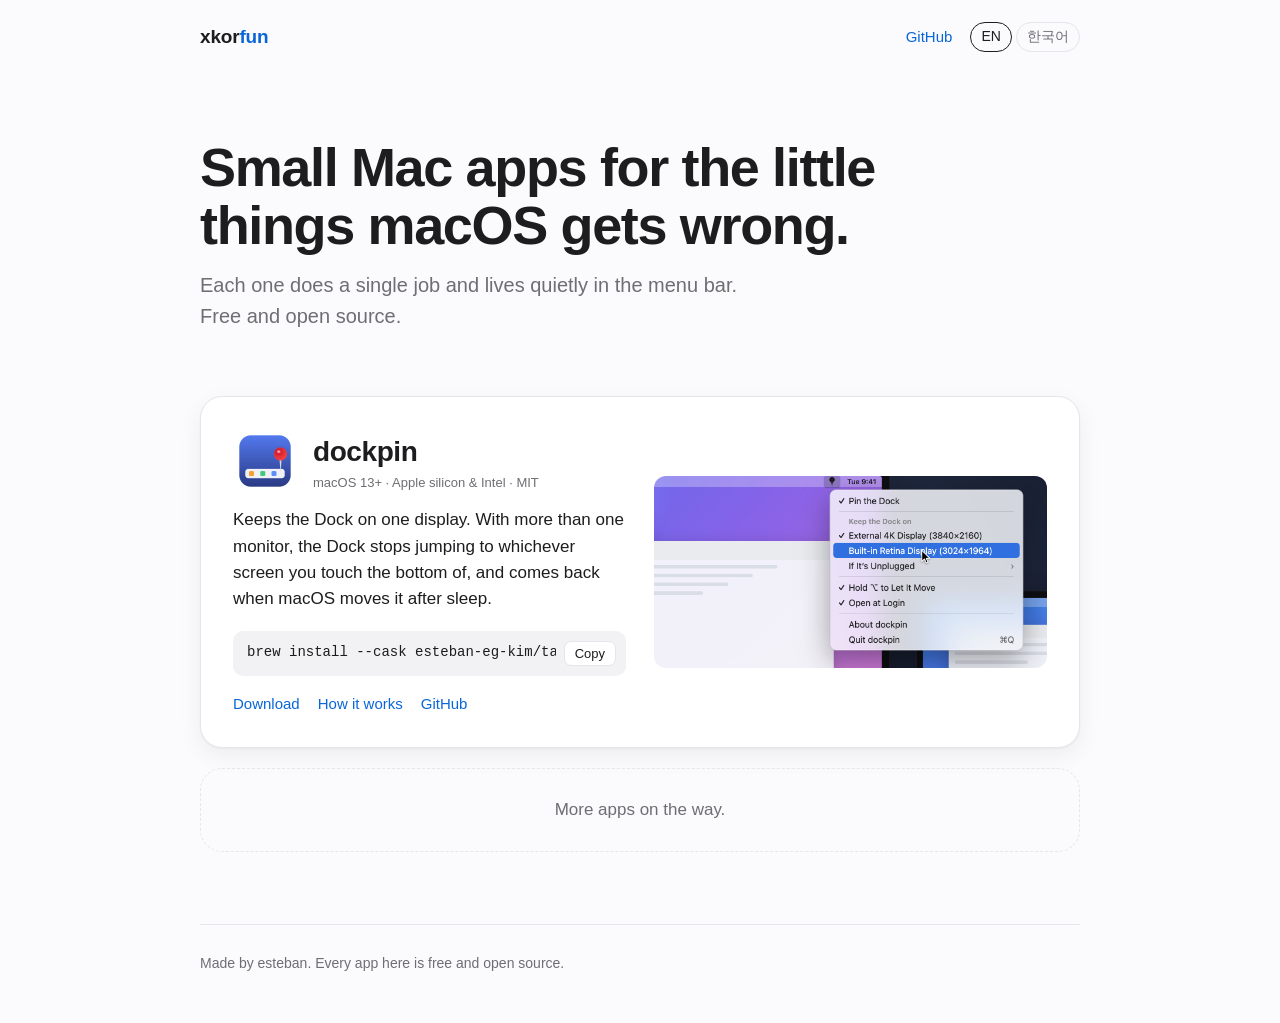
==== index.html @ e084424c "xkorfun site: app list with dockpin Co-Authored-By: Claude Opus 5.5 <noreply@anthropic.com> Claude-S" ====
<!doctype html>
<html lang="en">
<head>
<meta charset="utf-8">
<meta name="viewport" content="width=device-width, initial-scale=1">
<title>xkorfun · small Mac apps</title>
<meta name="description" content="Small, free, open-source Mac apps that fix the little things macOS gets wrong.">
<meta property="og:title" content="xkorfun · small Mac apps">
<meta property="og:description" content="Small, free, open-source Mac apps that fix the little things macOS gets wrong.">
<meta property="og:image" content="https://xkorfun.github.io/img/dockpin-menu.png">
<meta property="og:url" content="https://xkorfun.github.io/">
<link rel="icon" href="img/dockpin.png">
<style>
  :root {
    --bg: #fbfbfd; --fg: #1d1d1f; --muted: #6e6e73; --line: #e5e5ea;
    --card: #ffffff; --accent: #0a66d8; --code: #f2f2f5; --shadow: 0 1px 2px rgba(0,0,0,.04), 0 8px 24px rgba(0,0,0,.06);
  }
  @media (prefers-color-scheme: dark) {
    :root {
      --bg: #0d0d0f; --fg: #f5f5f7; --muted: #a1a1a6; --line: #2c2c30;
      --card: #17171a; --accent: #4c9bff; --code: #222226; --shadow: 0 1px 2px rgba(0,0,0,.4), 0 8px 24px rgba(0,0,0,.35);
    }
  }
  * { box-sizing: border-box; }
  html { -webkit-text-size-adjust: 100%; }
  body {
    margin: 0; background: var(--bg); color: var(--fg);
    font: 17px/1.55 -apple-system, BlinkMacSystemFont, "SF Pro Text", "Apple SD Gothic Neo", "Helvetica Neue", sans-serif;
  }
  a { color: var(--accent); text-decoration: none; }
  a:hover { text-decoration: underline; }
  .wrap { max-width: 920px; margin: 0 auto; padding: 0 20px; }
  header { display: flex; align-items: center; justify-content: space-between; padding: 22px 0; }
  .brand { font-weight: 700; letter-spacing: -.01em; font-size: 19px; color: var(--fg); }
  .brand span { color: var(--accent); }
  .nav { display: flex; gap: 18px; align-items: center; font-size: 15px; }
  .lang button {
    font: inherit; font-size: 14px; background: none; border: 1px solid var(--line); color: var(--muted);
    padding: 3px 10px; border-radius: 999px; cursor: pointer;
  }
  .lang button[aria-pressed="true"] { color: var(--fg); border-color: var(--fg); }
  .hero { padding: 64px 0 40px; }
  .hero h1 { font-size: clamp(34px, 6vw, 54px); line-height: 1.08; letter-spacing: -.025em; margin: 0 0 16px; }
  .hero p { font-size: 20px; color: var(--muted); margin: 0; }
  .hero .line { display: block; text-wrap: balance; }
  .hero h1 { text-wrap: balance; }
  .apps { display: grid; gap: 20px; padding: 24px 0 72px; }
  .app {
    display: grid; grid-template-columns: minmax(0, 1fr) minmax(0, 1fr); gap: 28px; align-items: center;
    background: var(--card); border: 1px solid var(--line); border-radius: 22px; padding: 32px; box-shadow: var(--shadow);
  }
  .app > div { min-width: 0; }
  .app-head { display: flex; gap: 16px; align-items: center; margin-bottom: 14px; }
  .app-head img { width: 64px; height: 64px; border-radius: 15px; }
  .app h2 { margin: 0; font-size: 28px; letter-spacing: -.015em; }
  .tag { font-size: 13px; color: var(--muted); }
  .app p { margin: 0 0 18px; }
  .install {
    display: flex; align-items: center; gap: 8px; background: var(--code); border-radius: 10px;
    padding: 10px 10px 10px 14px; font: 14px/1.4 ui-monospace, "SF Mono", Menlo, monospace;
  }
  .install code { flex: 1; min-width: 0; white-space: nowrap; overflow-x: auto; scrollbar-width: none; }
  .install button {
    font: 13px -apple-system, sans-serif; border: 1px solid var(--line); background: var(--card); color: var(--fg);
    border-radius: 7px; padding: 4px 10px; cursor: pointer; flex: none;
  }
  .links { display: flex; flex-wrap: wrap; gap: 18px; margin-top: 16px; font-size: 15px; }
  .shot img { width: 100%; height: auto; border-radius: 12px; display: block; }
  .soon { text-align: center; color: var(--muted); border: 1px dashed var(--line); border-radius: 22px; padding: 28px; }
  footer { border-top: 1px solid var(--line); padding: 28px 0 48px; color: var(--muted); font-size: 14px; }
  [data-ko] { display: none; }
  html[lang="ko"] [data-en] { display: none; }
  html[lang="ko"] [data-ko] { display: revert; }
  @media (max-width: 720px) {
    .app { grid-template-columns: minmax(0, 1fr); padding: 22px; }
    .wrap { padding: 0 16px; }
    .nav { gap: 12px; }
    .hero p { font-size: 18px; }
    .hero { padding: 36px 0 24px; }
  }
</style>
</head>
<body>
<div class="wrap">
  <header>
    <a class="brand" href="./">xkor<span>fun</span></a>
    <nav class="nav">
      <a href="https://github.com/esteban-eg-kim">GitHub</a>
      <span class="lang">
        <button type="button" data-lang="en" aria-pressed="true">EN</button>
        <button type="button" data-lang="ko" aria-pressed="false">한국어</button>
      </span>
    </nav>
  </header>

  <section class="hero">
    <h1 data-en>Small Mac apps for the little things macOS gets wrong.</h1>
    <h1 data-ko>macOS의 작은 불편을 고치는 작은 Mac 앱들.</h1>
    <p data-en><span class="line">Each one does a single job and lives quietly in the menu bar.</span> <span class="line">Free and open source.</span></p>
    <p data-ko><span class="line">하나씩 한 가지 일만 하고, 메뉴바에 조용히 머뭅니다.</span> <span class="line">모두 무료이고 소스가 공개되어 있습니다.</span></p>
  </section>

  <section class="apps">
    <article class="app" id="dockpin">
      <div>
        <div class="app-head">
          <img src="img/dockpin.png" alt="" width="64" height="64">
          <div>
            <h2>dockpin</h2>
            <div class="tag">macOS 13+ · Apple silicon &amp; Intel · MIT</div>
          </div>
        </div>
        <p data-en>Keeps the Dock on one display. With more than one monitor, the Dock stops jumping to whichever screen you touch the bottom of, and comes back when macOS moves it after sleep.</p>
        <p data-ko>Dock을 한 화면에 고정합니다. 모니터가 여러 대여도 아래쪽에 커서가 닿은 화면으로 Dock이 넘어가지 않고, 절전 뒤 macOS가 옮겨 놓아도 다시 데려옵니다.</p>
        <div class="install">
          <code>brew install --cask esteban-eg-kim/tap/dockpin</code>
          <button type="button" class="copy"><span data-en>Copy</span><span data-ko>복사</span></button>
        </div>
        <div class="links">
          <a href="https://github.com/esteban-eg-kim/dockpin/releases/latest"><span data-en>Download</span><span data-ko>다운로드</span></a>
          <a href="https://github.com/esteban-eg-kim/dockpin#readme"><span data-en>How it works</span><span data-ko>동작 원리</span></a>
          <a href="https://github.com/esteban-eg-kim/dockpin">GitHub</a>
        </div>
      </div>
      <div class="shot">
        <img src="img/dockpin-menu.png" alt="The dockpin menu" width="1340" height="656" loading="lazy">
      </div>
    </article>

    <div class="soon">
      <span data-en>More apps on the way.</span>
      <span data-ko>다음 앱도 준비 중입니다.</span>
    </div>
  </section>

  <footer>
    <span data-en>Made by esteban. Every app here is free and open source.</span>
    <span data-ko>esteban이 만듭니다. 여기 있는 앱은 모두 무료이며 소스가 공개되어 있습니다.</span>
  </footer>
</div>
<script>
  (function () {
    var root = document.documentElement;
    function setLang(lang) {
      root.lang = lang;
      document.querySelectorAll('.lang button').forEach(function (b) {
        b.setAttribute('aria-pressed', String(b.dataset.lang === lang));
      });
      try { localStorage.setItem('lang', lang); } catch (e) {}
    }
    var saved = null;
    try { saved = localStorage.getItem('lang'); } catch (e) {}
    setLang(saved || (/^ko\b/i.test(navigator.language || '') ? 'ko' : 'en'));
    document.querySelectorAll('.lang button').forEach(function (b) {
      b.addEventListener('click', function () { setLang(b.dataset.lang); });
    });
    document.querySelectorAll('.copy').forEach(function (b) {
      b.addEventListener('click', function () {
        var text = b.parentElement.querySelector('code').textContent;
        navigator.clipboard.writeText(text).then(function () {
          var old = b.innerHTML;
          b.textContent = root.lang === 'ko' ? '복사됨' : 'Copied';
          setTimeout(function () { b.innerHTML = old; }, 1500);
        });
      });
    });
  })();
</script>
</body>
</html>
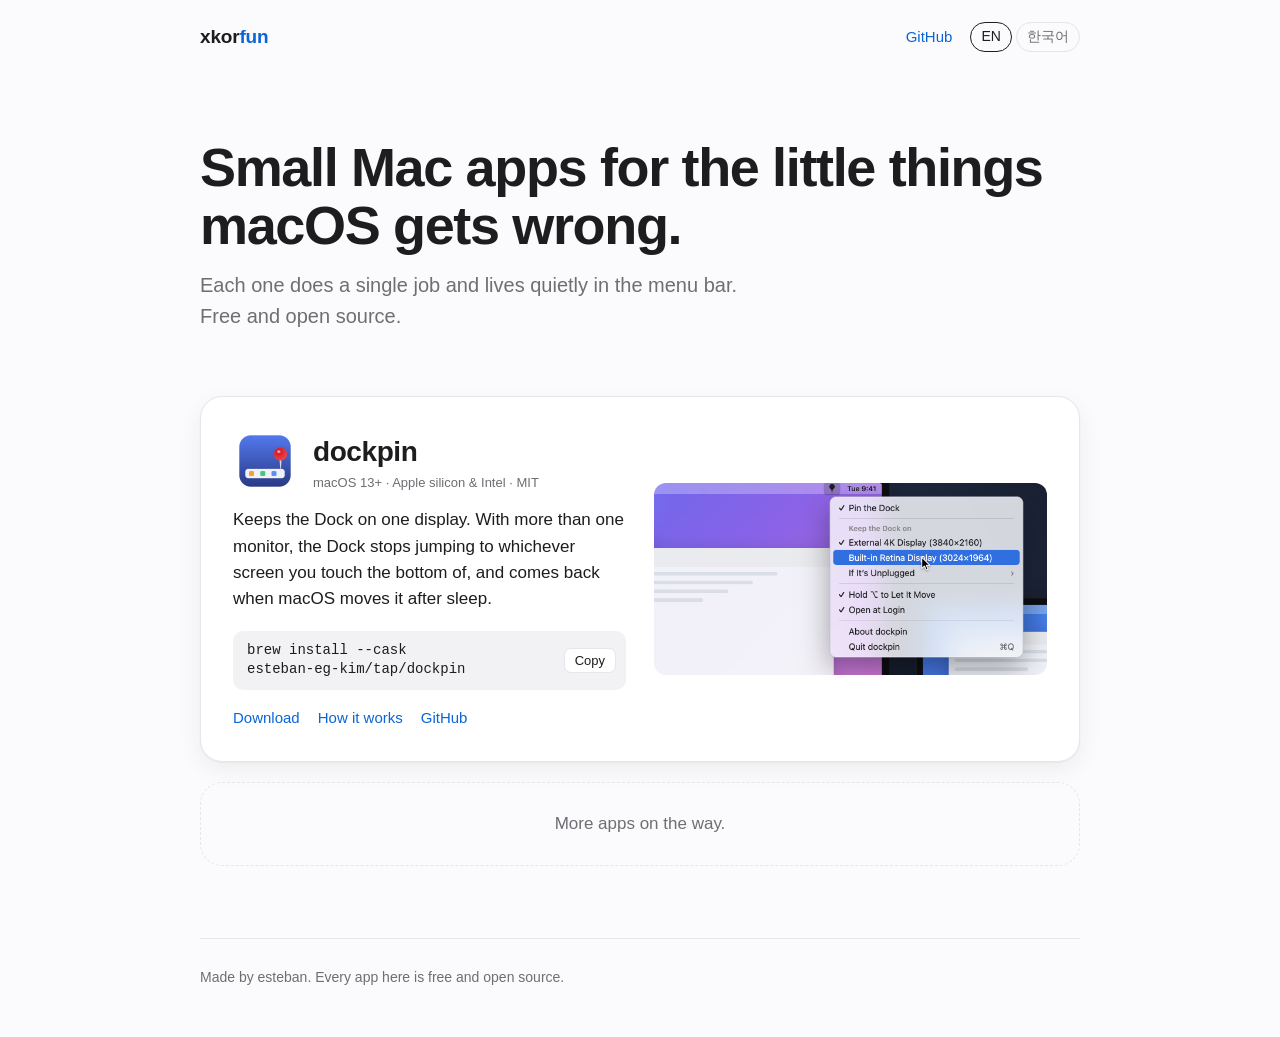
==== commit 2d2daa38: "Natural line breaks, robots.txt, sitemap, canonical and social tags Co-Authored-By: Claude Opus 5.5 " ====
--- a/index.html
+++ b/index.html
@@ -9,7 +9,12 @@
 <meta property="og:description" content="Small, free, open-source Mac apps that fix the little things macOS gets wrong.">
 <meta property="og:image" content="https://xkorfun.github.io/img/dockpin-menu.png">
 <meta property="og:url" content="https://xkorfun.github.io/">
+<meta property="og:type" content="website">
+<meta property="og:site_name" content="xkorfun">
+<meta name="twitter:card" content="summary_large_image">
+<link rel="canonical" href="https://xkorfun.github.io/">
 <link rel="icon" href="img/dockpin.png">
+<link rel="apple-touch-icon" href="img/dockpin.png">
 <style>
   :root {
     --bg: #fbfbfd; --fg: #1d1d1f; --muted: #6e6e73; --line: #e5e5ea;
@@ -43,7 +48,9 @@
   .hero h1 { font-size: clamp(34px, 6vw, 54px); line-height: 1.08; letter-spacing: -.025em; margin: 0 0 16px; }
   .hero p { font-size: 20px; color: var(--muted); margin: 0; }
   .hero .line { display: block; text-wrap: balance; }
-  .hero h1 { text-wrap: balance; }
+  .nb { white-space: nowrap; }
+  p { text-wrap: pretty; }
+  html[lang="ko"] body { word-break: keep-all; }
   .apps { display: grid; gap: 20px; padding: 24px 0 72px; }
   .app {
     display: grid; grid-template-columns: minmax(0, 1fr) minmax(0, 1fr); gap: 28px; align-items: center;
@@ -59,7 +66,7 @@
     display: flex; align-items: center; gap: 8px; background: var(--code); border-radius: 10px;
     padding: 10px 10px 10px 14px; font: 14px/1.4 ui-monospace, "SF Mono", Menlo, monospace;
   }
-  .install code { flex: 1; min-width: 0; white-space: nowrap; overflow-x: auto; scrollbar-width: none; }
+  .install code { flex: 1; min-width: 0; }
   .install button {
     font: 13px -apple-system, sans-serif; border: 1px solid var(--line); background: var(--card); color: var(--fg);
     border-radius: 7px; padding: 4px 10px; cursor: pointer; flex: none;
@@ -94,8 +101,8 @@
   </header>
 
   <section class="hero">
-    <h1 data-en>Small Mac apps for the little things macOS gets wrong.</h1>
-    <h1 data-ko>macOS의 작은 불편을 고치는 작은 Mac 앱들.</h1>
+    <h1 data-en><span class="line">Small Mac apps for <span class="nb">the little things</span></span> <span class="line">macOS gets wrong.</span></h1>
+    <h1 data-ko><span class="line">macOS의 작은 불편을 고치는</span> <span class="line">작은 Mac 앱들.</span></h1>
     <p data-en><span class="line">Each one does a single job and lives quietly in the menu bar.</span> <span class="line">Free and open source.</span></p>
     <p data-ko><span class="line">하나씩 한 가지 일만 하고, 메뉴바에 조용히 머뭅니다.</span> <span class="line">모두 무료이고 소스가 공개되어 있습니다.</span></p>
   </section>
@@ -107,13 +114,13 @@
           <img src="img/dockpin.png" alt="" width="64" height="64">
           <div>
             <h2>dockpin</h2>
-            <div class="tag">macOS 13+ · Apple silicon &amp; Intel · MIT</div>
+            <div class="tag"><span class="nb">macOS 13+</span> · <span class="nb">Apple silicon &amp; Intel</span> · <span class="nb">MIT</span></div>
           </div>
         </div>
         <p data-en>Keeps the Dock on one display. With more than one monitor, the Dock stops jumping to whichever screen you touch the bottom of, and comes back when macOS moves it after sleep.</p>
         <p data-ko>Dock을 한 화면에 고정합니다. 모니터가 여러 대여도 아래쪽에 커서가 닿은 화면으로 Dock이 넘어가지 않고, 절전 뒤 macOS가 옮겨 놓아도 다시 데려옵니다.</p>
         <div class="install">
-          <code>brew install --cask esteban-eg-kim/tap/dockpin</code>
+          <code>brew install --cask <span class="nb">esteban-eg-kim/tap/dockpin</span></code>
           <button type="button" class="copy"><span data-en>Copy</span><span data-ko>복사</span></button>
         </div>
         <div class="links">
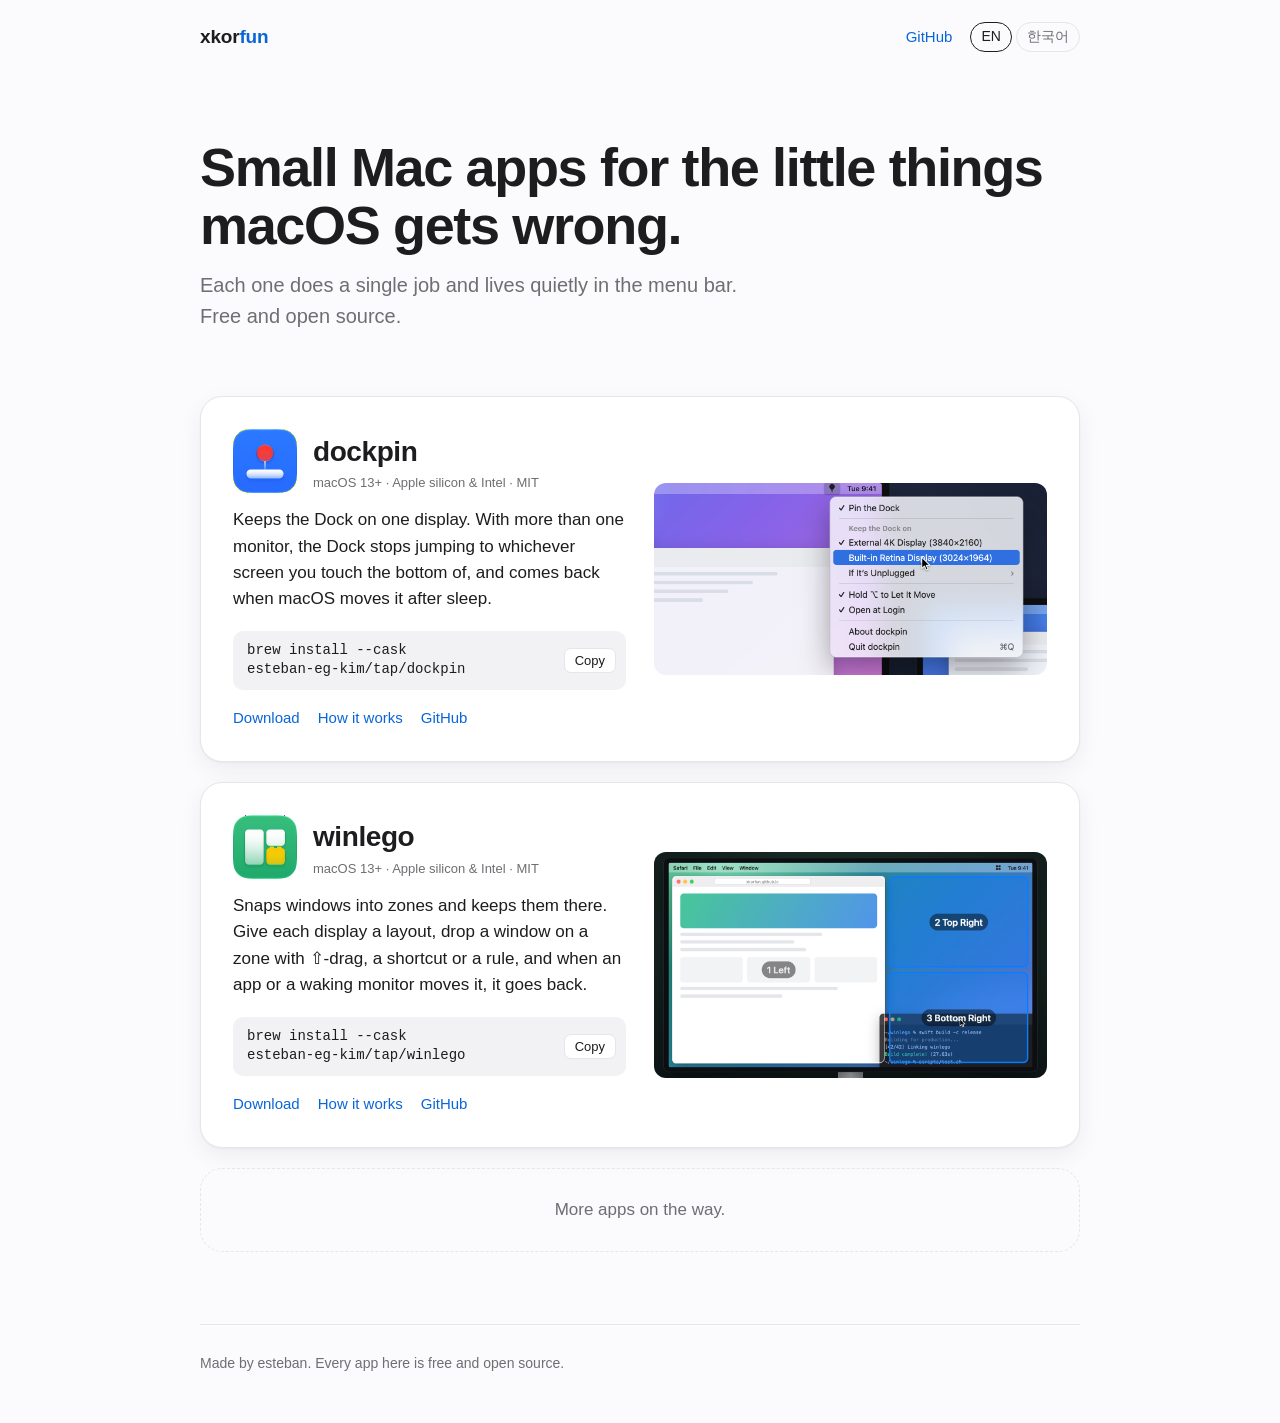
==== commit 7dbe2f21: "winlego: app card, icon and screenshot Co-Authored-By: Claude Opus 5.5 <noreply@anthropic.com>" ====
--- a/index.html
+++ b/index.html
@@ -13,6 +13,7 @@
 <meta property="og:site_name" content="xkorfun">
 <meta name="twitter:card" content="summary_large_image">
 <link rel="canonical" href="https://xkorfun.github.io/">
+<meta name="google-site-verification" content="symYBoZPql4KAK1kvYRZsqfXXybhW_r-m4ARUWVoY2A">
 <link rel="icon" href="img/dockpin.png">
 <link rel="apple-touch-icon" href="img/dockpin.png">
 <style>
@@ -131,6 +132,32 @@
       </div>
       <div class="shot">
         <img src="img/dockpin-menu.png" alt="The dockpin menu" width="1340" height="656" loading="lazy">
+      </div>
+    </article>
+
+    <article class="app" id="winlego">
+      <div>
+        <div class="app-head">
+          <img src="img/winlego.png" alt="" width="64" height="64">
+          <div>
+            <h2>winlego</h2>
+            <div class="tag"><span class="nb">macOS 13+</span> · <span class="nb">Apple silicon &amp; Intel</span> · <span class="nb">MIT</span></div>
+          </div>
+        </div>
+        <p data-en>Snaps windows into zones and keeps them there. Give each display a layout, drop a window on a zone with <span class="nb">⇧-drag</span>, a shortcut or a rule, and when an app or a waking monitor moves it, it goes back.</p>
+        <p data-ko>창을 영역에 맞춰 넣고 그 자리를 지킵니다. 디스플레이마다 레이아웃을 정하고 <span class="nb">⇧ 드래그</span>, 단축키, 규칙으로 창을 영역에 넣으면, 앱이나 절전에서 깬 모니터가 창을 옮겨도 제자리로 돌아옵니다.</p>
+        <div class="install">
+          <code>brew install --cask <span class="nb">esteban-eg-kim/tap/winlego</span></code>
+          <button type="button" class="copy"><span data-en>Copy</span><span data-ko>복사</span></button>
+        </div>
+        <div class="links">
+          <a href="https://github.com/esteban-eg-kim/winlego/releases/latest"><span data-en>Download</span><span data-ko>다운로드</span></a>
+          <a href="https://github.com/esteban-eg-kim/winlego#readme"><span data-en>How it works</span><span data-ko>동작 원리</span></a>
+          <a href="https://github.com/esteban-eg-kim/winlego">GitHub</a>
+        </div>
+      </div>
+      <div class="shot">
+        <img src="img/winlego-zones.png" alt="winlego zones shown while dragging a window" width="1340" height="771" loading="lazy">
       </div>
     </article>
 
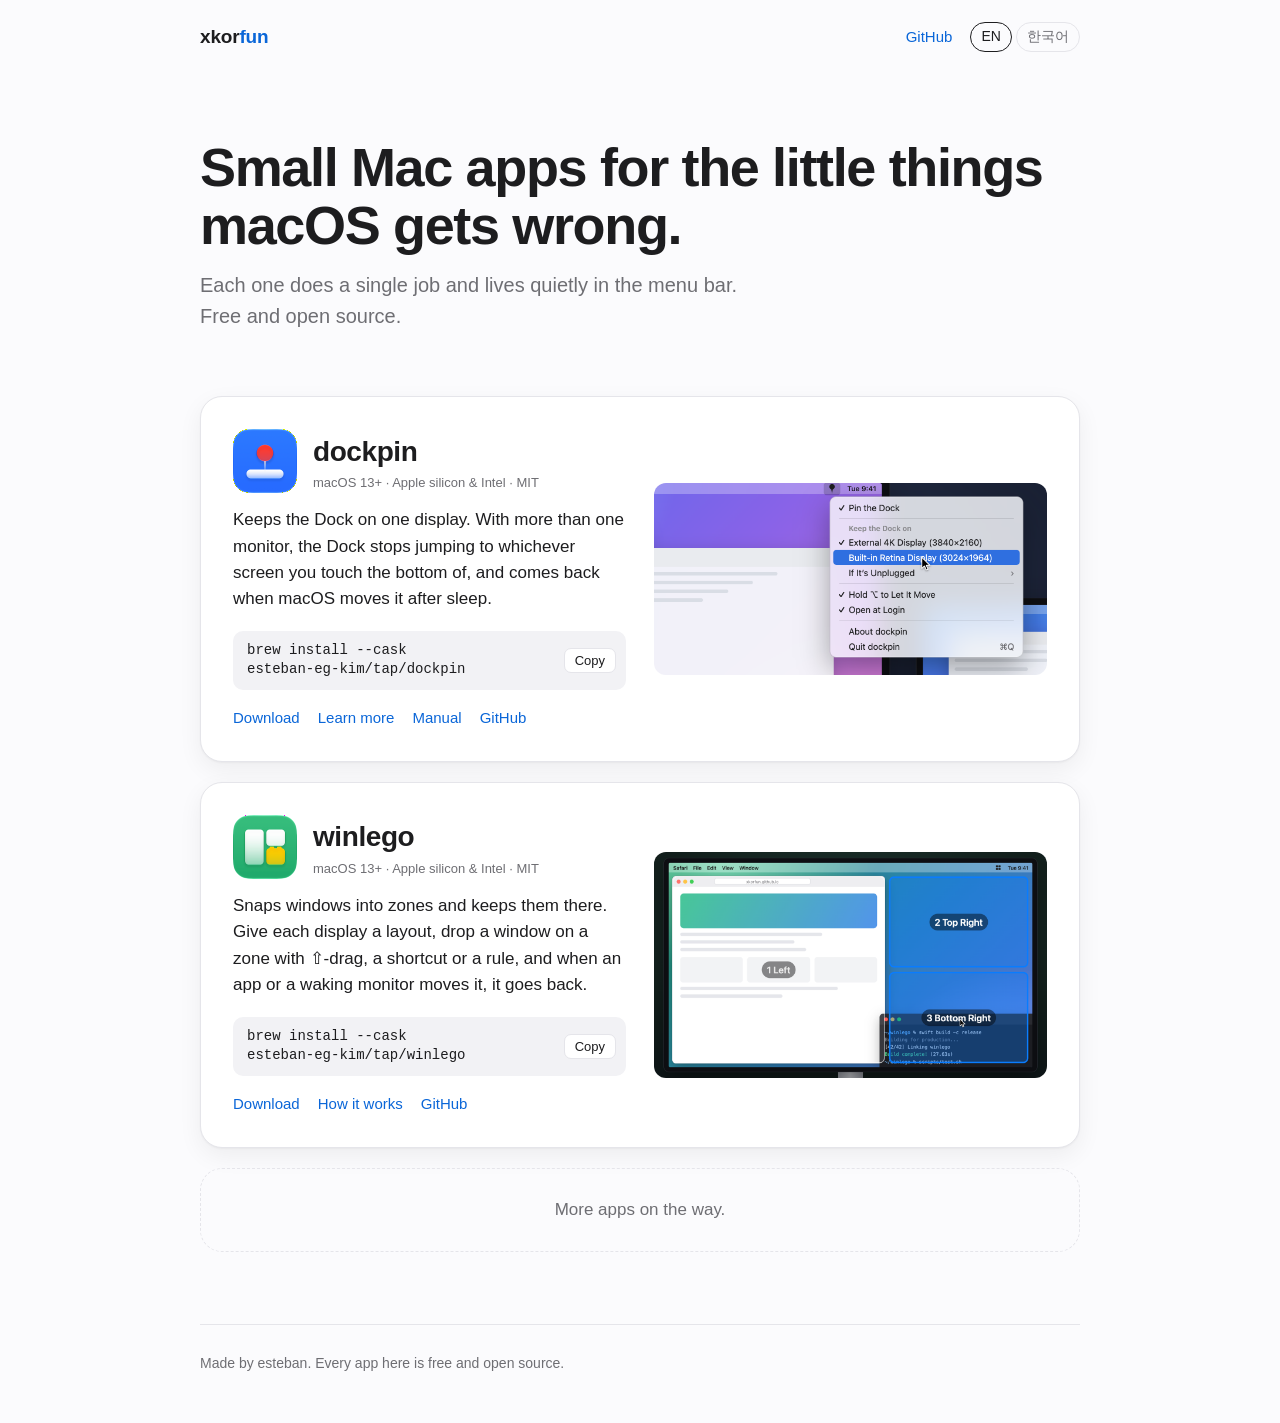
==== commit 3254f268: "dockpin: app page and manual; shared assets - /dockpin/: intro page (demo, features, edges, menu) - " ====
--- a/index.html
+++ b/index.html
@@ -16,77 +16,7 @@
 <meta name="google-site-verification" content="symYBoZPql4KAK1kvYRZsqfXXybhW_r-m4ARUWVoY2A">
 <link rel="icon" href="img/dockpin.png">
 <link rel="apple-touch-icon" href="img/dockpin.png">
-<style>
-  :root {
-    --bg: #fbfbfd; --fg: #1d1d1f; --muted: #6e6e73; --line: #e5e5ea;
-    --card: #ffffff; --accent: #0a66d8; --code: #f2f2f5; --shadow: 0 1px 2px rgba(0,0,0,.04), 0 8px 24px rgba(0,0,0,.06);
-  }
-  @media (prefers-color-scheme: dark) {
-    :root {
-      --bg: #0d0d0f; --fg: #f5f5f7; --muted: #a1a1a6; --line: #2c2c30;
-      --card: #17171a; --accent: #4c9bff; --code: #222226; --shadow: 0 1px 2px rgba(0,0,0,.4), 0 8px 24px rgba(0,0,0,.35);
-    }
-  }
-  * { box-sizing: border-box; }
-  html { -webkit-text-size-adjust: 100%; }
-  body {
-    margin: 0; background: var(--bg); color: var(--fg);
-    font: 17px/1.55 -apple-system, BlinkMacSystemFont, "SF Pro Text", "Apple SD Gothic Neo", "Helvetica Neue", sans-serif;
-  }
-  a { color: var(--accent); text-decoration: none; }
-  a:hover { text-decoration: underline; }
-  .wrap { max-width: 920px; margin: 0 auto; padding: 0 20px; }
-  header { display: flex; align-items: center; justify-content: space-between; padding: 22px 0; }
-  .brand { font-weight: 700; letter-spacing: -.01em; font-size: 19px; color: var(--fg); }
-  .brand span { color: var(--accent); }
-  .nav { display: flex; gap: 18px; align-items: center; font-size: 15px; }
-  .lang button {
-    font: inherit; font-size: 14px; background: none; border: 1px solid var(--line); color: var(--muted);
-    padding: 3px 10px; border-radius: 999px; cursor: pointer;
-  }
-  .lang button[aria-pressed="true"] { color: var(--fg); border-color: var(--fg); }
-  .hero { padding: 64px 0 40px; }
-  .hero h1 { font-size: clamp(34px, 6vw, 54px); line-height: 1.08; letter-spacing: -.025em; margin: 0 0 16px; }
-  .hero p { font-size: 20px; color: var(--muted); margin: 0; }
-  .hero .line { display: block; text-wrap: balance; }
-  .nb { white-space: nowrap; }
-  p { text-wrap: pretty; }
-  html[lang="ko"] body { word-break: keep-all; }
-  .apps { display: grid; gap: 20px; padding: 24px 0 72px; }
-  .app {
-    display: grid; grid-template-columns: minmax(0, 1fr) minmax(0, 1fr); gap: 28px; align-items: center;
-    background: var(--card); border: 1px solid var(--line); border-radius: 22px; padding: 32px; box-shadow: var(--shadow);
-  }
-  .app > div { min-width: 0; }
-  .app-head { display: flex; gap: 16px; align-items: center; margin-bottom: 14px; }
-  .app-head img { width: 64px; height: 64px; border-radius: 15px; }
-  .app h2 { margin: 0; font-size: 28px; letter-spacing: -.015em; }
-  .tag { font-size: 13px; color: var(--muted); }
-  .app p { margin: 0 0 18px; }
-  .install {
-    display: flex; align-items: center; gap: 8px; background: var(--code); border-radius: 10px;
-    padding: 10px 10px 10px 14px; font: 14px/1.4 ui-monospace, "SF Mono", Menlo, monospace;
-  }
-  .install code { flex: 1; min-width: 0; }
-  .install button {
-    font: 13px -apple-system, sans-serif; border: 1px solid var(--line); background: var(--card); color: var(--fg);
-    border-radius: 7px; padding: 4px 10px; cursor: pointer; flex: none;
-  }
-  .links { display: flex; flex-wrap: wrap; gap: 18px; margin-top: 16px; font-size: 15px; }
-  .shot img { width: 100%; height: auto; border-radius: 12px; display: block; }
-  .soon { text-align: center; color: var(--muted); border: 1px dashed var(--line); border-radius: 22px; padding: 28px; }
-  footer { border-top: 1px solid var(--line); padding: 28px 0 48px; color: var(--muted); font-size: 14px; }
-  [data-ko] { display: none; }
-  html[lang="ko"] [data-en] { display: none; }
-  html[lang="ko"] [data-ko] { display: revert; }
-  @media (max-width: 720px) {
-    .app { grid-template-columns: minmax(0, 1fr); padding: 22px; }
-    .wrap { padding: 0 16px; }
-    .nav { gap: 12px; }
-    .hero p { font-size: 18px; }
-    .hero { padding: 36px 0 24px; }
-  }
-</style>
+<link rel="stylesheet" href="/assets/site.css">
 </head>
 <body>
 <div class="wrap">
@@ -114,7 +44,7 @@
         <div class="app-head">
           <img src="img/dockpin.png" alt="" width="64" height="64">
           <div>
-            <h2>dockpin</h2>
+            <h2><a href="dockpin/" style="color:inherit">dockpin</a></h2>
             <div class="tag"><span class="nb">macOS 13+</span> · <span class="nb">Apple silicon &amp; Intel</span> · <span class="nb">MIT</span></div>
           </div>
         </div>
@@ -126,7 +56,8 @@
         </div>
         <div class="links">
           <a href="https://github.com/esteban-eg-kim/dockpin/releases/latest"><span data-en>Download</span><span data-ko>다운로드</span></a>
-          <a href="https://github.com/esteban-eg-kim/dockpin#readme"><span data-en>How it works</span><span data-ko>동작 원리</span></a>
+          <a href="dockpin/"><span data-en>Learn more</span><span data-ko>자세히 보기</span></a>
+          <a href="dockpin/manual/"><span data-en>Manual</span><span data-ko>설명서</span></a>
           <a href="https://github.com/esteban-eg-kim/dockpin">GitHub</a>
         </div>
       </div>
@@ -172,33 +103,6 @@
     <span data-ko>esteban이 만듭니다. 여기 있는 앱은 모두 무료이며 소스가 공개되어 있습니다.</span>
   </footer>
 </div>
-<script>
-  (function () {
-    var root = document.documentElement;
-    function setLang(lang) {
-      root.lang = lang;
-      document.querySelectorAll('.lang button').forEach(function (b) {
-        b.setAttribute('aria-pressed', String(b.dataset.lang === lang));
-      });
-      try { localStorage.setItem('lang', lang); } catch (e) {}
-    }
-    var saved = null;
-    try { saved = localStorage.getItem('lang'); } catch (e) {}
-    setLang(saved || (/^ko\b/i.test(navigator.language || '') ? 'ko' : 'en'));
-    document.querySelectorAll('.lang button').forEach(function (b) {
-      b.addEventListener('click', function () { setLang(b.dataset.lang); });
-    });
-    document.querySelectorAll('.copy').forEach(function (b) {
-      b.addEventListener('click', function () {
-        var text = b.parentElement.querySelector('code').textContent;
-        navigator.clipboard.writeText(text).then(function () {
-          var old = b.innerHTML;
-          b.textContent = root.lang === 'ko' ? '복사됨' : 'Copied';
-          setTimeout(function () { b.innerHTML = old; }, 1500);
-        });
-      });
-    });
-  })();
-</script>
+<script src="/assets/site.js"></script>
 </body>
 </html>
--- a/assets/site.css
+++ b/assets/site.css
@@ -0,0 +1,112 @@
+:root {
+  --bg: #fbfbfd; --fg: #1d1d1f; --muted: #6e6e73; --line: #e5e5ea;
+  --card: #ffffff; --accent: #0a66d8; --code: #f2f2f5; --shadow: 0 1px 2px rgba(0,0,0,.04), 0 8px 24px rgba(0,0,0,.06);
+}
+@media (prefers-color-scheme: dark) {
+  :root {
+    --bg: #0d0d0f; --fg: #f5f5f7; --muted: #a1a1a6; --line: #2c2c30;
+    --card: #17171a; --accent: #4c9bff; --code: #222226; --shadow: 0 1px 2px rgba(0,0,0,.4), 0 8px 24px rgba(0,0,0,.35);
+  }
+}
+* { box-sizing: border-box; }
+html { -webkit-text-size-adjust: 100%; }
+body {
+  margin: 0; background: var(--bg); color: var(--fg);
+  font: 17px/1.55 -apple-system, BlinkMacSystemFont, "SF Pro Text", "Apple SD Gothic Neo", "Helvetica Neue", sans-serif;
+}
+a { color: var(--accent); text-decoration: none; }
+a:hover { text-decoration: underline; }
+.wrap { max-width: 920px; margin: 0 auto; padding: 0 20px; }
+header { display: flex; flex-wrap: wrap; gap: 10px 18px; align-items: center; justify-content: space-between; padding: 22px 0; }
+.brand { font-weight: 700; letter-spacing: -.01em; font-size: 19px; color: var(--fg); }
+.brand span { color: var(--accent); }
+.nav { display: flex; gap: 18px; align-items: center; font-size: 15px; }
+.lang button {
+  font: inherit; font-size: 14px; background: none; border: 1px solid var(--line); color: var(--muted);
+  padding: 3px 10px; border-radius: 999px; cursor: pointer;
+}
+.lang button[aria-pressed="true"] { color: var(--fg); border-color: var(--fg); }
+.hero { padding: 64px 0 40px; }
+.hero h1 { font-size: clamp(34px, 6vw, 54px); line-height: 1.08; letter-spacing: -.025em; margin: 0 0 16px; }
+.hero p { font-size: 20px; color: var(--muted); margin: 0; }
+.hero .line { display: block; text-wrap: balance; }
+.nb { white-space: nowrap; }
+p { text-wrap: pretty; }
+html[lang="ko"] body { word-break: keep-all; }
+.apps { display: grid; gap: 20px; padding: 24px 0 72px; }
+.app {
+  display: grid; grid-template-columns: minmax(0, 1fr) minmax(0, 1fr); gap: 28px; align-items: center;
+  background: var(--card); border: 1px solid var(--line); border-radius: 22px; padding: 32px; box-shadow: var(--shadow);
+}
+.app > div { min-width: 0; }
+.app-head { display: flex; gap: 16px; align-items: center; margin-bottom: 14px; }
+.app-head img { width: 64px; height: 64px; border-radius: 15px; }
+.app h2 { margin: 0; font-size: 28px; letter-spacing: -.015em; }
+.tag { font-size: 13px; color: var(--muted); }
+.app p { margin: 0 0 18px; }
+.install {
+  display: flex; align-items: center; gap: 8px; background: var(--code); border-radius: 10px;
+  padding: 10px 10px 10px 14px; font: 14px/1.4 ui-monospace, "SF Mono", Menlo, monospace;
+}
+.install code { flex: 1; min-width: 0; }
+.install button {
+  font: 13px -apple-system, sans-serif; border: 1px solid var(--line); background: var(--card); color: var(--fg);
+  border-radius: 7px; padding: 4px 10px; cursor: pointer; flex: none;
+}
+.links { display: flex; flex-wrap: wrap; gap: 18px; margin-top: 16px; font-size: 15px; }
+.shot img { width: 100%; height: auto; border-radius: 12px; display: block; }
+.soon { text-align: center; color: var(--muted); border: 1px dashed var(--line); border-radius: 22px; padding: 28px; }
+footer { border-top: 1px solid var(--line); padding: 28px 0 48px; color: var(--muted); font-size: 14px; }
+/* Language switch: hide the other language; everything else keeps its own display. */
+html:not([lang="ko"]) [data-ko], html[lang="ko"] [data-en] { display: none !important; }
+@media (max-width: 720px) {
+  .app { grid-template-columns: minmax(0, 1fr); padding: 22px; }
+  .wrap { padding: 0 16px; }
+  .nav { gap: 12px; }
+  .hero p { font-size: 18px; }
+  .hero { padding: 36px 0 24px; }
+}
+
+/* App pages (/<app>/) and manuals (/<app>/manual/) */
+.crumbs { font-size: 15px; color: var(--muted); }
+.crumbs a { color: var(--muted); }
+.app-hero { padding: 40px 0 28px; display: flex; gap: 24px; align-items: center; }
+.app-hero img { width: 112px; height: 112px; flex: none; }
+.app-hero h1 { font-size: clamp(32px, 5vw, 46px); line-height: 1.1; letter-spacing: -.02em; margin: 0 0 6px; }
+.app-hero p { margin: 0; font-size: 20px; color: var(--muted); }
+.cta { display: grid; gap: 14px; max-width: 560px; margin: 0 0 40px; }
+.cta > *, .doc > *, .split > * { min-width: 0; }
+.cta .links { margin-top: 0; }
+.demo video, .demo img { width: 100%; height: auto; display: block; border-radius: 16px; border: 1px solid var(--line); background: var(--card); }
+.features { display: grid; grid-template-columns: repeat(auto-fit, minmax(240px, 1fr)); gap: 16px; padding: 40px 0; }
+.feature { background: var(--card); border: 1px solid var(--line); border-radius: 18px; padding: 22px; }
+.feature h3 { margin: 0 0 6px; font-size: 18px; }
+.feature p { margin: 0; color: var(--muted); font-size: 16px; }
+.split { display: grid; grid-template-columns: minmax(0, 1fr) minmax(0, 1fr); gap: 32px; align-items: center; padding: 24px 0; }
+.split h2, .section h2 { font-size: 28px; letter-spacing: -.015em; margin: 0 0 10px; }
+.split img { width: 100%; height: auto; border-radius: 12px; display: block; }
+.section { padding: 24px 0 48px; }
+.btn { display: inline-block; background: var(--accent); color: #fff; border-radius: 999px; padding: 9px 20px; font-weight: 600; }
+.btn:hover { text-decoration: none; filter: brightness(1.08); }
+
+.doc { display: grid; grid-template-columns: 210px minmax(0, 1fr); gap: 48px; padding: 24px 0 64px; }
+.toc { position: sticky; top: 20px; align-self: start; font-size: 14px; max-height: calc(100vh - 40px); overflow: auto; }
+.toc ol { list-style: none; margin: 0; padding: 0; display: grid; gap: 7px; }
+.toc a { color: var(--muted); }
+.toc a:hover { color: var(--fg); }
+.doc article h1 { font-size: clamp(30px, 5vw, 40px); letter-spacing: -.02em; margin: 0 0 16px; }
+.doc article h2 { font-size: 24px; letter-spacing: -.01em; margin: 44px 0 12px; padding-top: 8px; scroll-margin-top: 16px; }
+.doc article p, .doc article li { max-width: 68ch; }
+.doc article img, .doc article video { max-width: 100%; height: auto; border-radius: 12px; border: 1px solid var(--line); display: block; margin: 16px 0; }
+.doc pre { background: var(--code); border-radius: 10px; padding: 12px 14px; overflow-x: auto; font: 14px/1.5 ui-monospace, "SF Mono", Menlo, monospace; }
+.doc :not(pre) > code { background: var(--code); border-radius: 5px; padding: 1px 5px; font: .88em ui-monospace, "SF Mono", Menlo, monospace; }
+.doc table { border-collapse: collapse; width: 100%; font-size: 15px; margin: 12px 0; display: block; overflow-x: auto; }
+.doc th, .doc td { border-bottom: 1px solid var(--line); padding: 8px 10px; text-align: left; vertical-align: top; }
+.doc th { font-weight: 600; }
+@media (max-width: 720px) {
+  .app-hero { flex-direction: column; align-items: flex-start; gap: 14px; padding: 24px 0 20px; }
+  .app-hero img { width: 84px; height: 84px; }
+  .split { grid-template-columns: minmax(0, 1fr); }
+  .doc { grid-template-columns: minmax(0, 1fr); gap: 0; }
+  .toc { position: static; max-height: none; border: 1px solid var(--line); border-radius: 14px; padding: 14px 16px; margin-bottom: 8px; }
+}
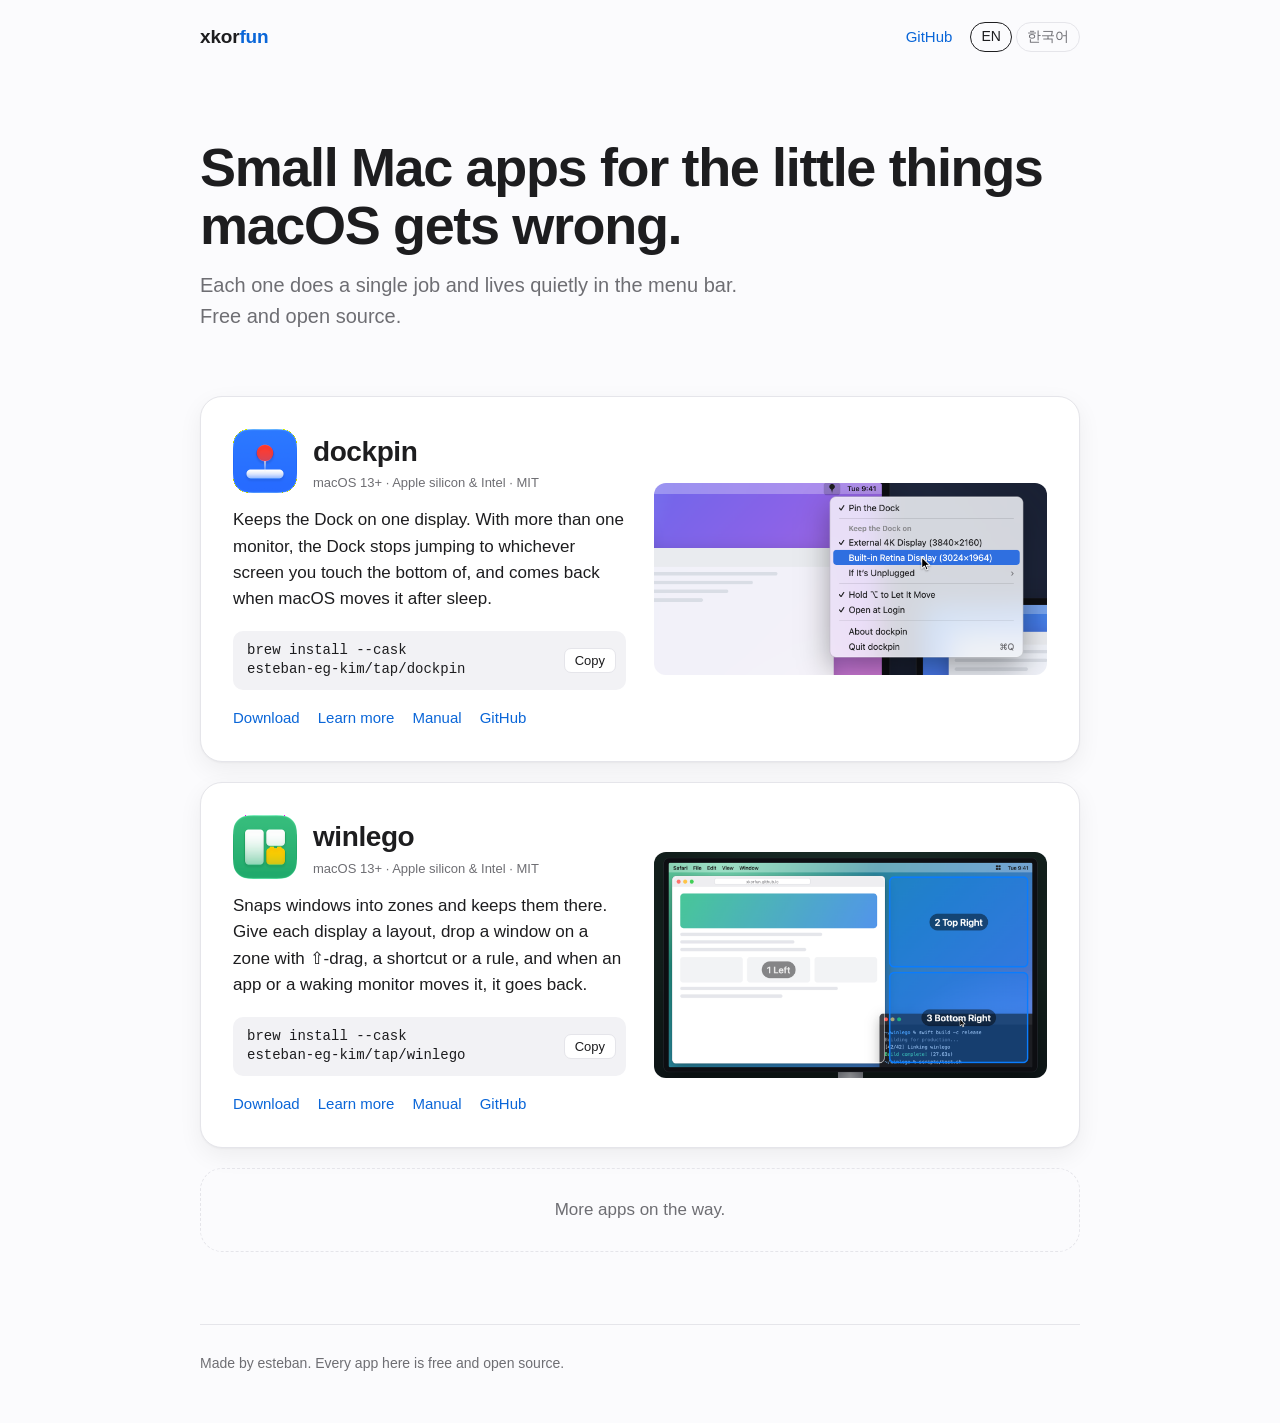
==== commit 8f853516: "winlego: app page and manual; manual.py handles ### and *italic* Co-Authored-By: Claude Opus 5.5 <no" ====
--- a/index.html
+++ b/index.html
@@ -71,7 +71,7 @@
         <div class="app-head">
           <img src="img/winlego.png" alt="" width="64" height="64">
           <div>
-            <h2>winlego</h2>
+            <h2><a href="winlego/" style="color:inherit">winlego</a></h2>
             <div class="tag"><span class="nb">macOS 13+</span> · <span class="nb">Apple silicon &amp; Intel</span> · <span class="nb">MIT</span></div>
           </div>
         </div>
@@ -83,7 +83,8 @@
         </div>
         <div class="links">
           <a href="https://github.com/esteban-eg-kim/winlego/releases/latest"><span data-en>Download</span><span data-ko>다운로드</span></a>
-          <a href="https://github.com/esteban-eg-kim/winlego#readme"><span data-en>How it works</span><span data-ko>동작 원리</span></a>
+          <a href="winlego/"><span data-en>Learn more</span><span data-ko>자세히 보기</span></a>
+          <a href="winlego/manual/"><span data-en>Manual</span><span data-ko>설명서</span></a>
           <a href="https://github.com/esteban-eg-kim/winlego">GitHub</a>
         </div>
       </div>
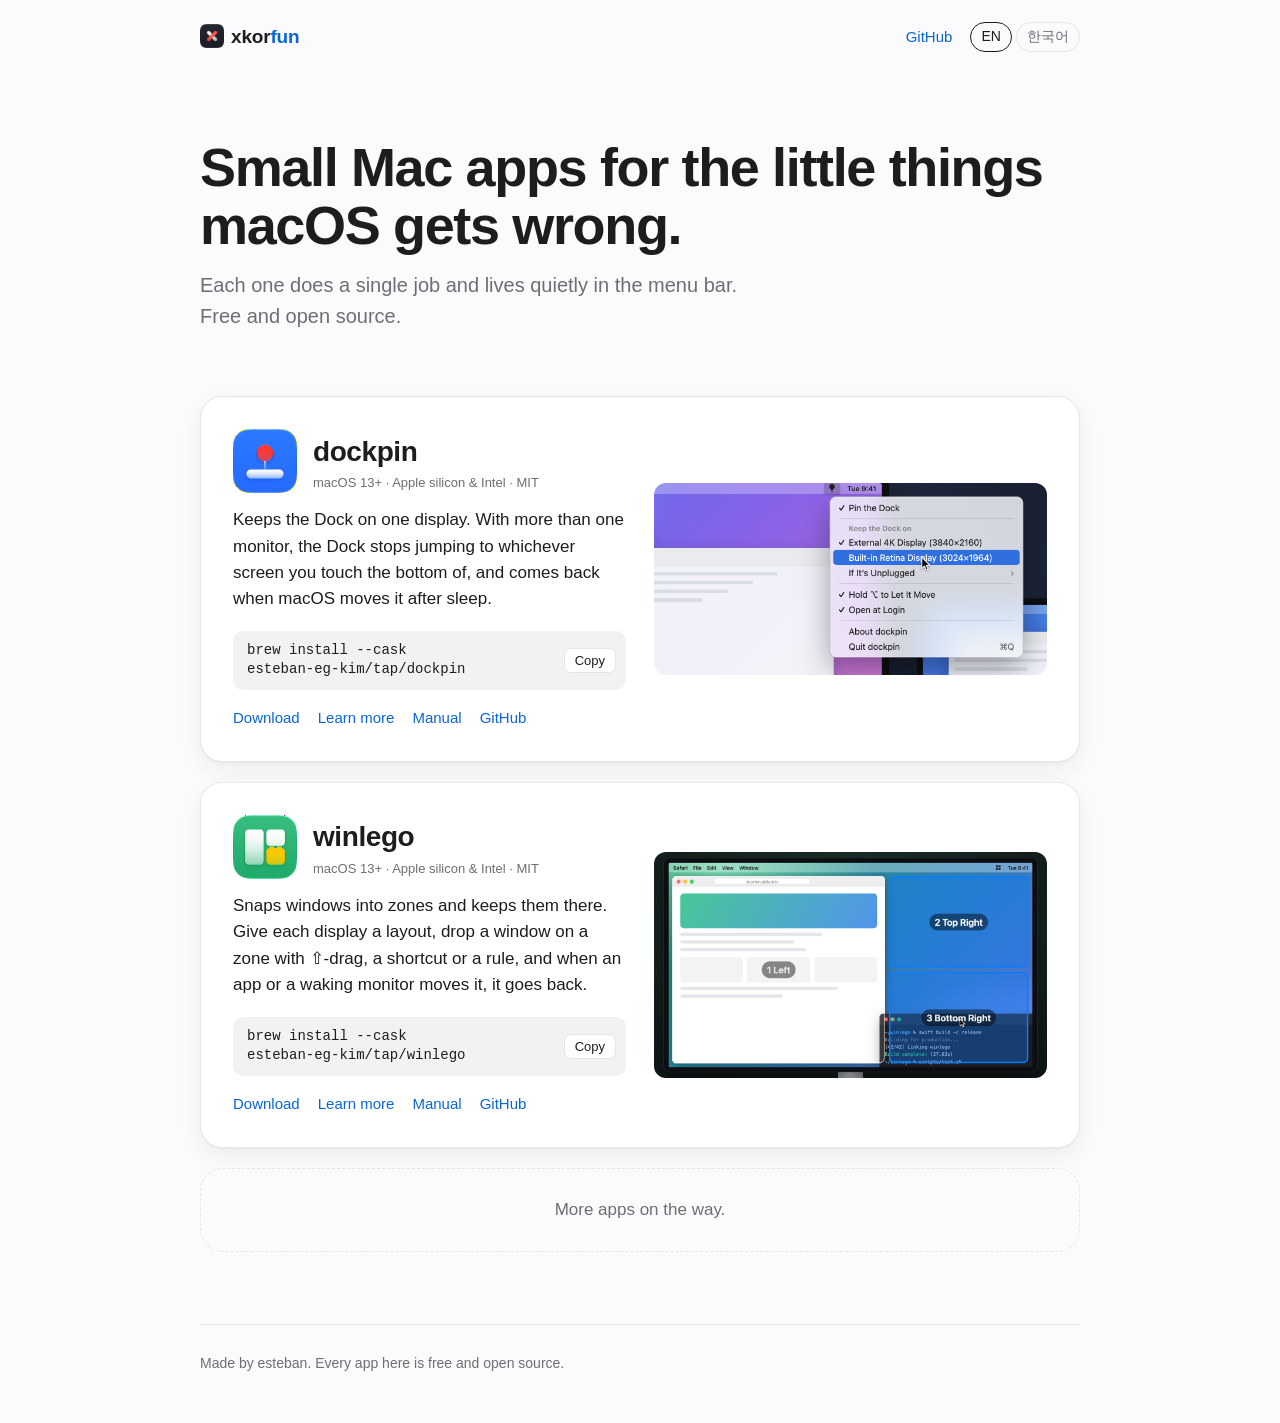
==== commit f6d2fc2c: "Brand icon, favicon and share image - brand/xkorfun.icon: Icon Composer source (white and coral glas" ====
--- a/index.html
+++ b/index.html
@@ -7,21 +7,25 @@
 <meta name="description" content="Small, free, open-source Mac apps that fix the little things macOS gets wrong.">
 <meta property="og:title" content="xkorfun · small Mac apps">
 <meta property="og:description" content="Small, free, open-source Mac apps that fix the little things macOS gets wrong.">
-<meta property="og:image" content="https://xkorfun.github.io/img/dockpin-menu.png">
+<meta property="og:image" content="https://xkorfun.github.io/img/og.png">
+<meta property="og:image:width" content="1200">
+<meta property="og:image:height" content="630">
+<meta property="og:image:alt" content="xkorfun: small Mac apps for the little things macOS gets wrong">
 <meta property="og:url" content="https://xkorfun.github.io/">
 <meta property="og:type" content="website">
 <meta property="og:site_name" content="xkorfun">
 <meta name="twitter:card" content="summary_large_image">
 <link rel="canonical" href="https://xkorfun.github.io/">
 <meta name="google-site-verification" content="symYBoZPql4KAK1kvYRZsqfXXybhW_r-m4ARUWVoY2A">
-<link rel="icon" href="img/dockpin.png">
-<link rel="apple-touch-icon" href="img/dockpin.png">
+<link rel="icon" href="/favicon.ico" sizes="48x48">
+<link rel="icon" href="/favicon-96.png" type="image/png" sizes="96x96">
+<link rel="apple-touch-icon" href="/apple-touch-icon.png">
 <link rel="stylesheet" href="/assets/site.css">
 </head>
 <body>
 <div class="wrap">
   <header>
-    <a class="brand" href="./">xkor<span>fun</span></a>
+    <a class="brand" href="./"><img src="/img/xkorfun.png" alt="" width="24" height="24">xkor<span>fun</span></a>
     <nav class="nav">
       <a href="https://github.com/esteban-eg-kim">GitHub</a>
       <span class="lang">
--- a/assets/site.css
+++ b/assets/site.css
@@ -20,6 +20,7 @@
 header { display: flex; flex-wrap: wrap; gap: 10px 18px; align-items: center; justify-content: space-between; padding: 22px 0; }
 .brand { font-weight: 700; letter-spacing: -.01em; font-size: 19px; color: var(--fg); }
 .brand span { color: var(--accent); }
+.brand img { width: 24px; height: 24px; vertical-align: -5px; margin-right: 7px; }
 .nav { display: flex; gap: 18px; align-items: center; font-size: 15px; }
 .lang button {
   font: inherit; font-size: 14px; background: none; border: 1px solid var(--line); color: var(--muted);
